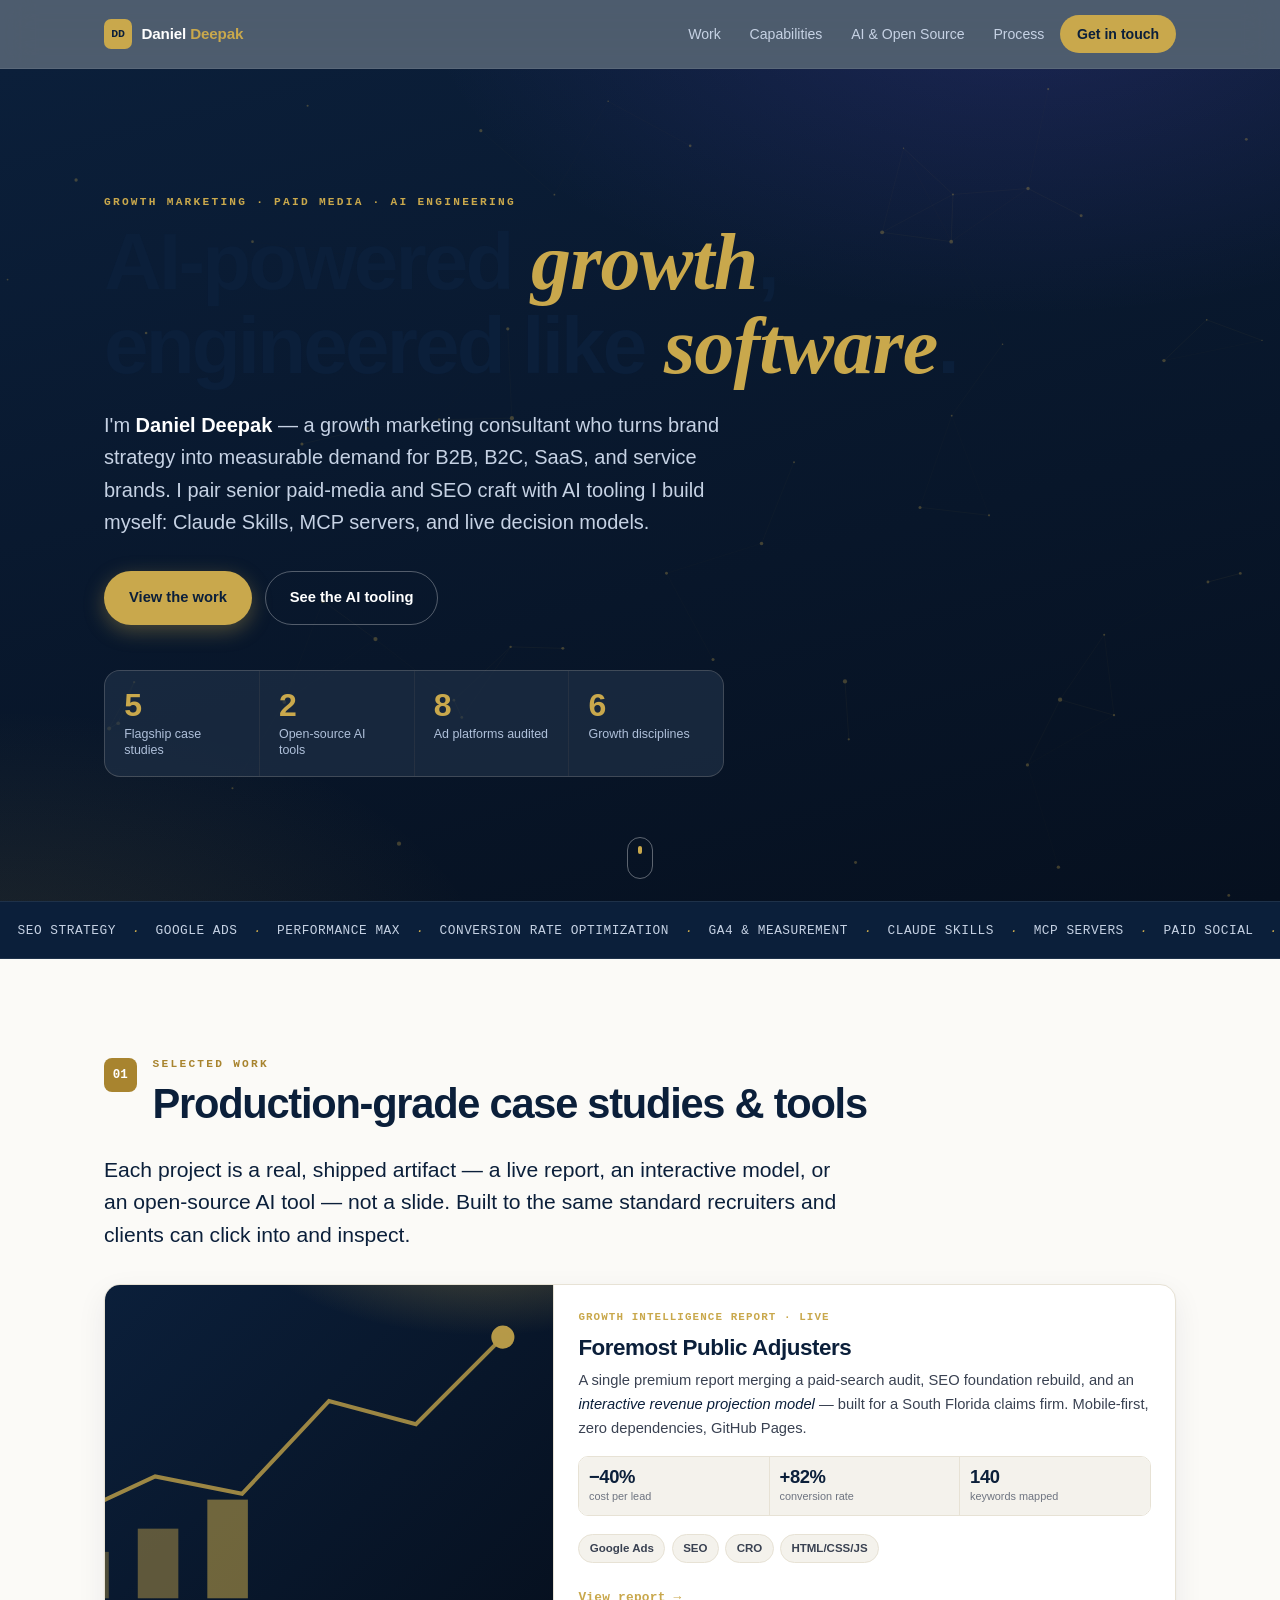
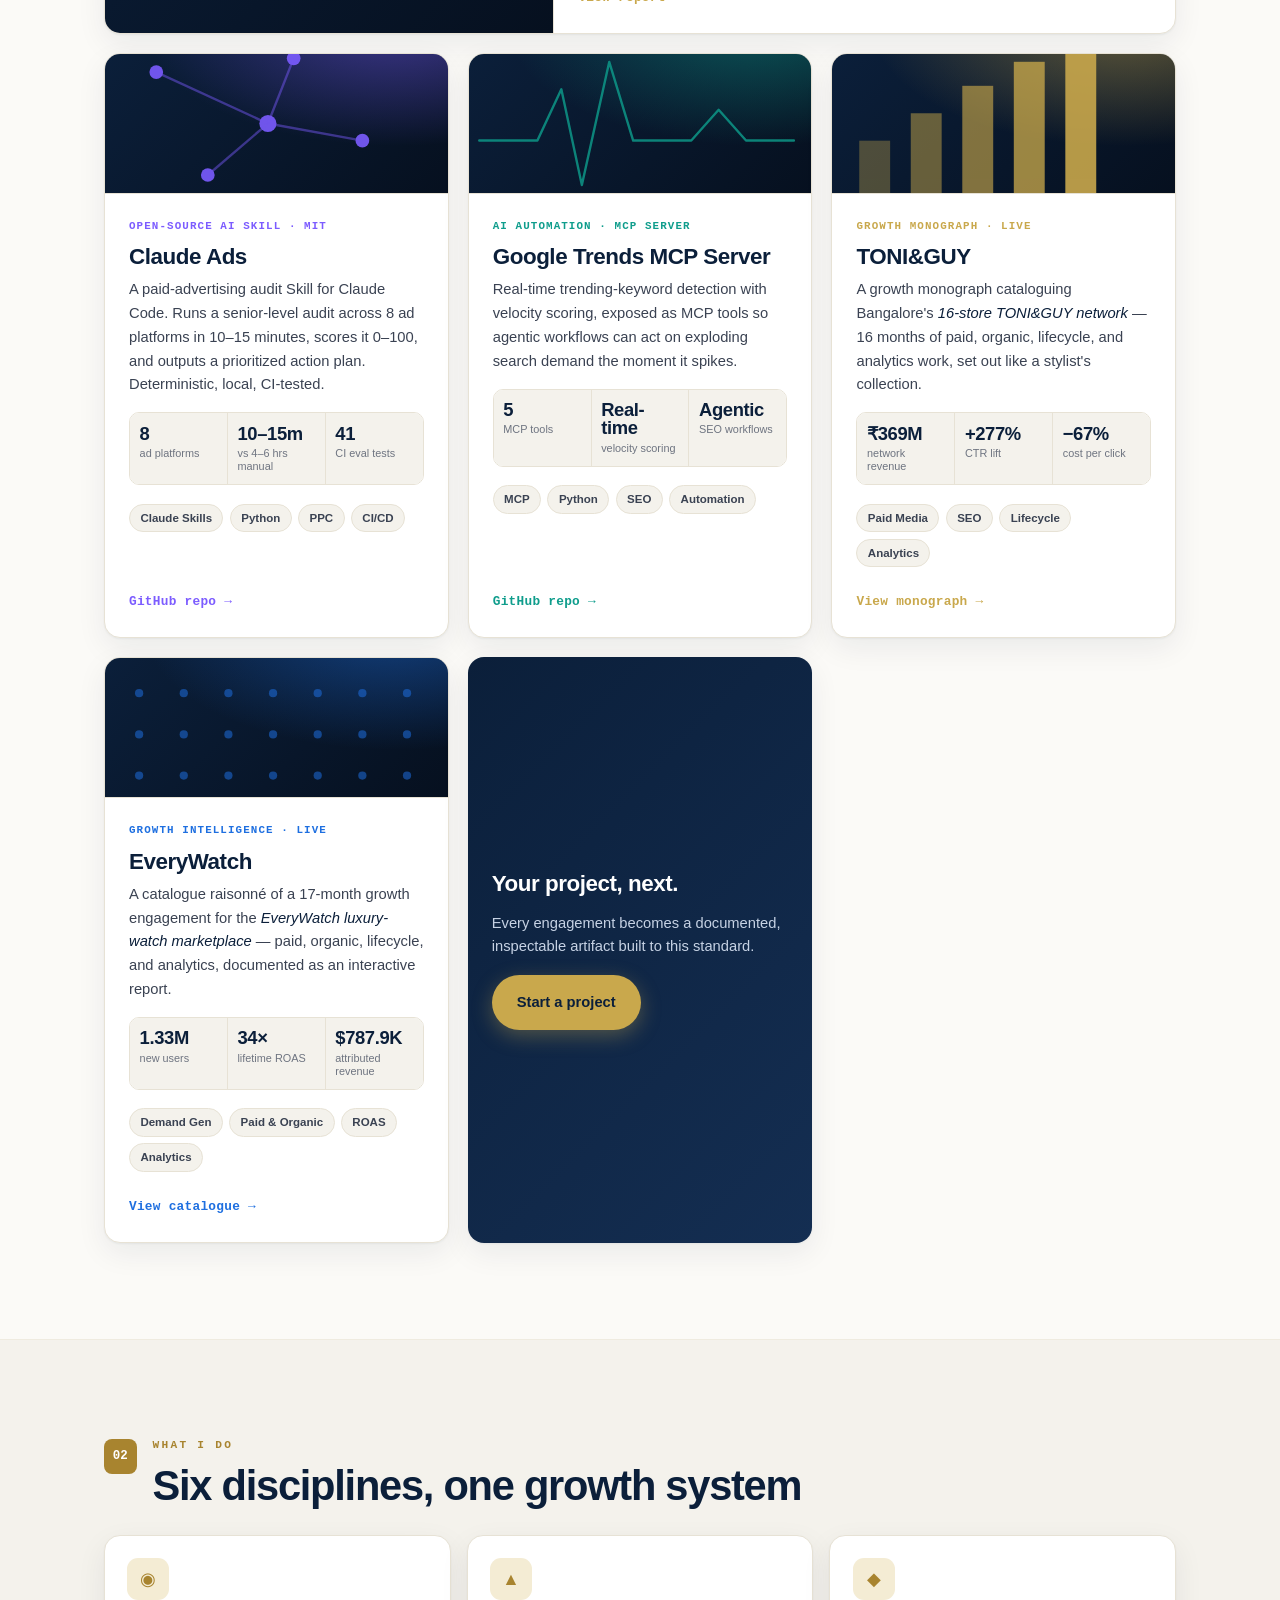
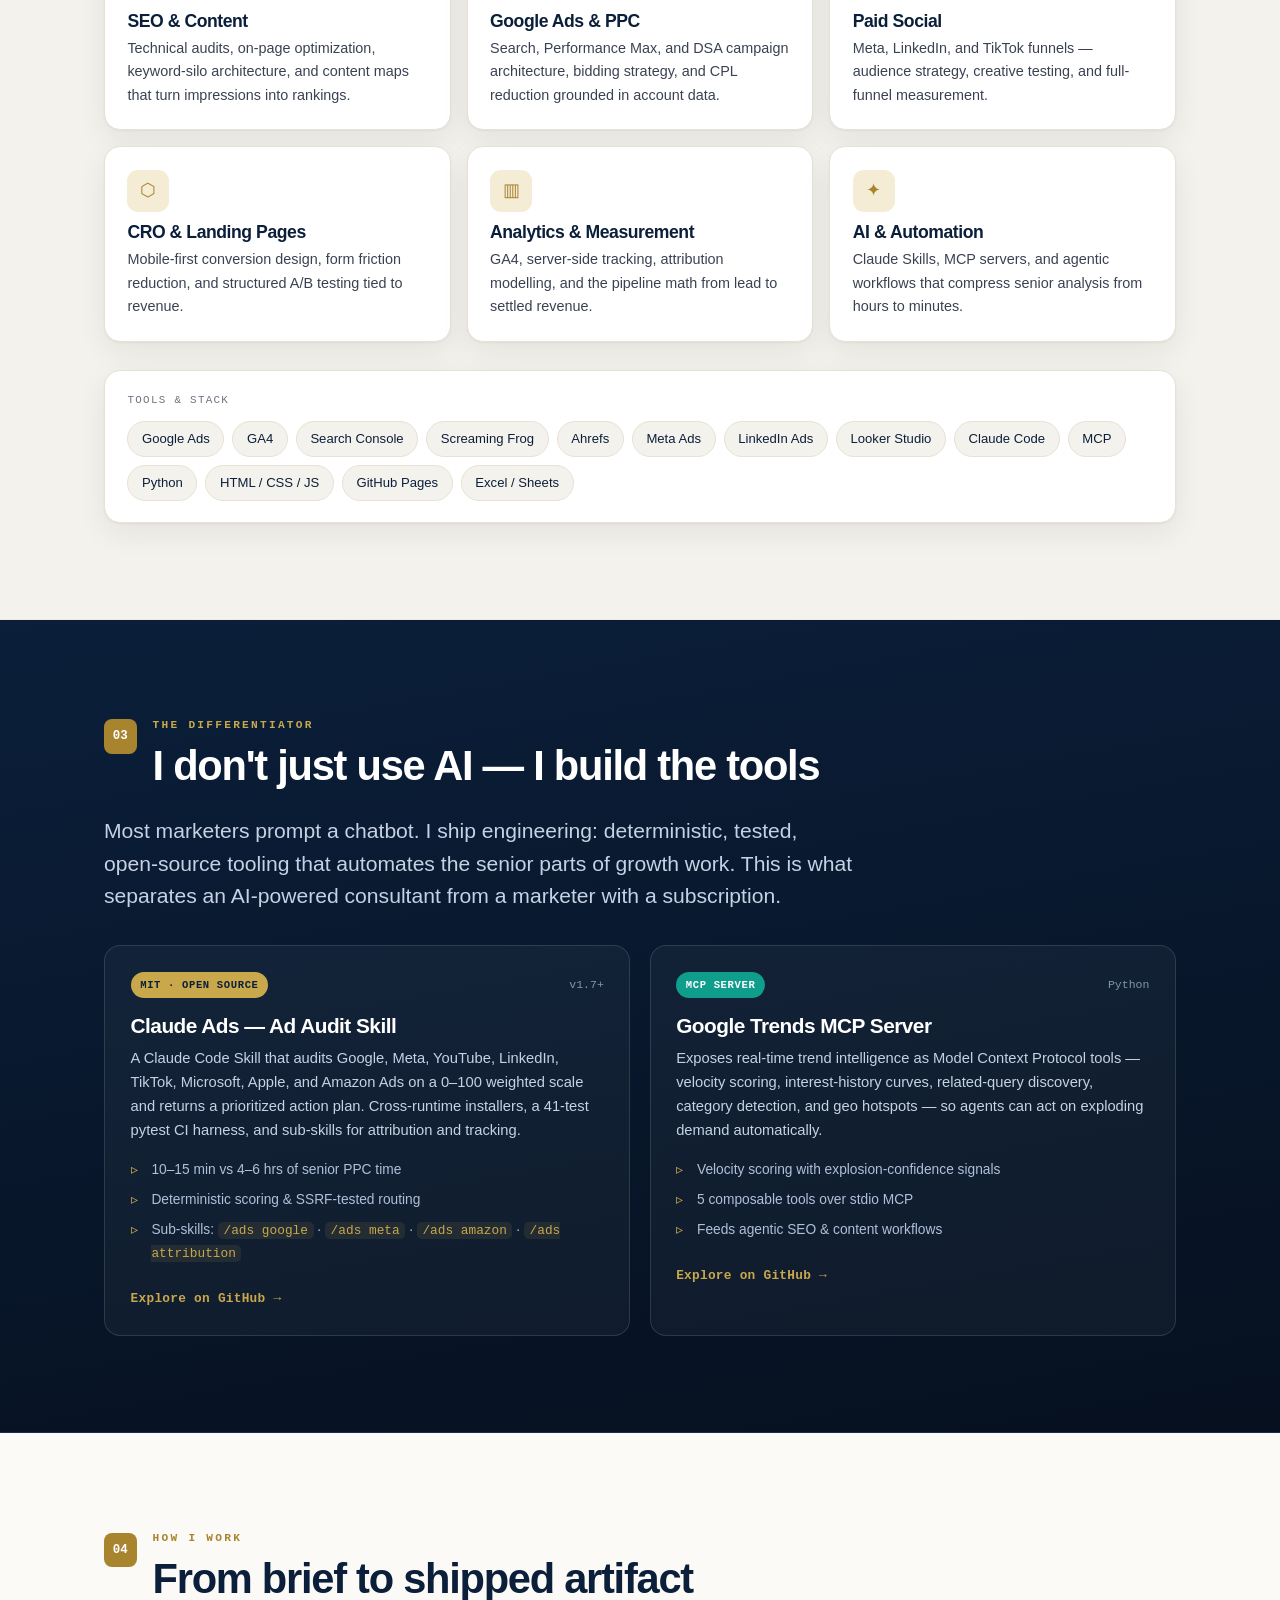
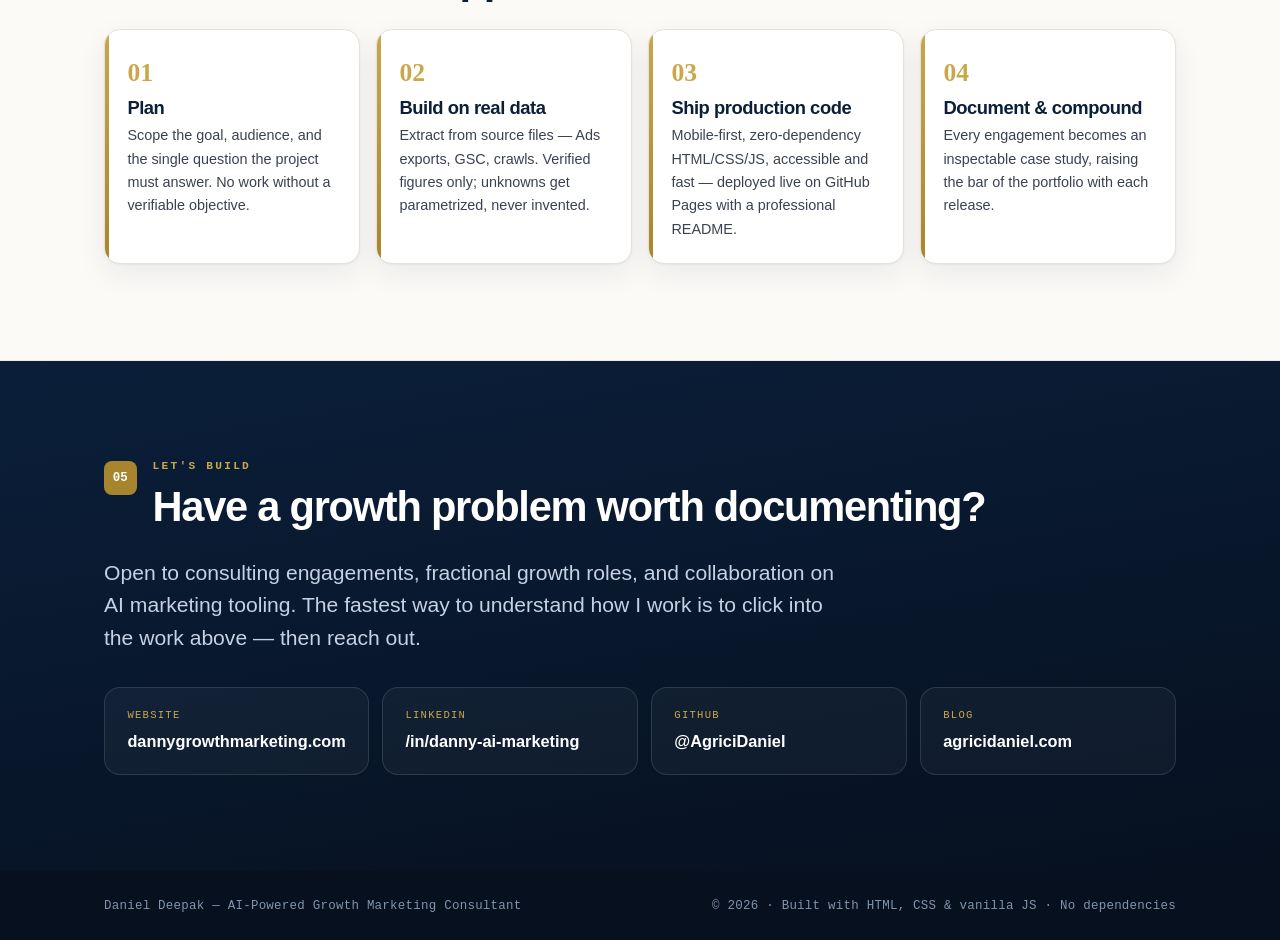
==== index.html @ e241f5e6 "Add files via upload" ====
<!DOCTYPE html>
<html lang="en">
<head>
<meta charset="UTF-8" />
<meta name="viewport" content="width=device-width, initial-scale=1.0" />
<meta name="description" content="Daniel Deepak — AI-Powered Growth Marketing Consultant. A portfolio of production-grade work across SEO, Google Ads, paid media, CRO, analytics, and AI automation (Claude Skills & MCP servers)." />
<meta name="theme-color" content="#0B1F3A" />
<meta property="og:title" content="Daniel Deepak — AI-Powered Growth Marketing Consultant" />
<meta property="og:description" content="Case studies and open-source AI tools across SEO, paid media, CRO, analytics, and agentic automation." />
<meta property="og:type" content="website" />
<title>Daniel Deepak — AI-Powered Growth Marketing Consultant</title>
<link rel="stylesheet" href="styles.css" />
</head>
<body>

<div class="scroll-progress" id="scrollProgress" aria-hidden="true"></div>

<!-- ============ NAV ============ -->
<header class="nav" id="nav">
  <div class="nav__inner">
    <a class="nav__brand" href="#top" aria-label="Daniel Deepak — home">
      <span class="nav__mark" aria-hidden="true">DD</span>
      <span class="nav__brandtext">Daniel <em>Deepak</em></span>
    </a>
    <button class="nav__toggle" id="navToggle" aria-expanded="false" aria-controls="navMenu" aria-label="Open menu">
      <span></span><span></span><span></span>
    </button>
    <nav class="nav__menu" id="navMenu" aria-label="Sections">
      <a href="#work">Work</a>
      <a href="#capabilities">Capabilities</a>
      <a href="#ai">AI &amp; Open Source</a>
      <a href="#process">Process</a>
      <a href="#contact" class="nav__cta">Get in touch</a>
    </nav>
  </div>
</header>

<main id="top">

<!-- ============ HERO ============ -->
<section class="hero" id="hero">
  <canvas class="hero__canvas" id="heroCanvas" aria-hidden="true"></canvas>
  <div class="hero__inner wrap">
    <p class="eyebrow reveal">Growth Marketing · Paid Media · AI Engineering</p>
    <h1 class="hero__title reveal">
      AI-powered <span class="serif">growth</span>,<br />engineered like <span class="serif">software</span>.
    </h1>
    <p class="hero__sub reveal">I'm <strong>Daniel Deepak</strong> — a growth marketing consultant who turns brand strategy into measurable demand for B2B, B2C, SaaS, and service brands. I pair senior paid-media and SEO craft with AI tooling I build myself: Claude Skills, MCP servers, and live decision models.</p>
    <div class="hero__actions reveal">
      <a class="btn btn--primary" href="#work">View the work</a>
      <a class="btn btn--ghost" href="#ai">See the AI tooling</a>
    </div>
    <dl class="hero__stats reveal" aria-label="Portfolio at a glance">
      <div class="hstat"><dt class="hstat__v" data-count="5">5</dt><dd class="hstat__l">Flagship case studies</dd></div>
      <div class="hstat"><dt class="hstat__v" data-count="2">2</dt><dd class="hstat__l">Open-source AI tools</dd></div>
      <div class="hstat"><dt class="hstat__v" data-count="8">8</dt><dd class="hstat__l">Ad platforms audited</dd></div>
      <div class="hstat"><dt class="hstat__v" data-count="6">6</dt><dd class="hstat__l">Growth disciplines</dd></div>
    </dl>
  </div>
  <a class="hero__scroll" href="#work" aria-label="Scroll to work"><span></span></a>
</section>

<!-- ============ MARQUEE ============ -->
<div class="marquee" aria-hidden="true">
  <div class="marquee__track">
    <span>SEO Strategy</span><i>·</i><span>Google Ads</span><i>·</i><span>Performance Max</span><i>·</i><span>Conversion Rate Optimization</span><i>·</i><span>GA4 &amp; Measurement</span><i>·</i><span>Claude Skills</span><i>·</i><span>MCP Servers</span><i>·</i><span>Paid Social</span><i>·</i><span>Technical SEO</span><i>·</i><span>Revenue Modelling</span><i>·</i>
    <span>SEO Strategy</span><i>·</i><span>Google Ads</span><i>·</i><span>Performance Max</span><i>·</i><span>Conversion Rate Optimization</span><i>·</i><span>GA4 &amp; Measurement</span><i>·</i><span>Claude Skills</span><i>·</i><span>MCP Servers</span><i>·</i><span>Paid Social</span><i>·</i><span>Technical SEO</span><i>·</i><span>Revenue Modelling</span><i>·</i>
  </div>
</div>

<!-- ============ WORK ============ -->
<section class="section" id="work">
  <div class="wrap">
    <header class="sec-head reveal">
      <span class="sec-num">01</span>
      <div><p class="eyebrow">Selected Work</p><h2>Production-grade case studies &amp; tools</h2></div>
    </header>
    <p class="lede reveal">Each project is a real, shipped artifact — a live report, an interactive model, or an open-source AI tool — not a slide. Built to the same standard recruiters and clients can click into and inspect.</p>

    <div class="work-grid">

      <!-- Foremost -->
      <article class="proj proj--feature reveal" style="--accent:#C9A84C">
        <div class="proj__media" data-motif="report" aria-hidden="true"></div>
        <div class="proj__body">
          <p class="proj__cat">Growth Intelligence Report · Live</p>
          <h3 class="proj__title">Foremost Public Adjusters</h3>
          <p class="proj__desc">A single premium report merging a paid-search audit, SEO foundation rebuild, and an <em>interactive revenue projection model</em> — built for a South Florida claims firm. Mobile-first, zero dependencies, GitHub Pages.</p>
          <ul class="proj__metrics">
            <li><b>−40%</b><span>cost per lead</span></li>
            <li><b>+82%</b><span>conversion rate</span></li>
            <li><b>140</b><span>keywords mapped</span></li>
          </ul>
          <div class="proj__tags"><span>Google Ads</span><span>SEO</span><span>CRO</span><span>HTML/CSS/JS</span></div>
          <div class="proj__links">
            <a class="plink plink--primary" href="https://dannygrowthmarketing.github.io/foremost-pa-growth-case-study/?cover" target="_blank" rel="noopener">View report →</a>
          </div>
        </div>
      </article>

      <!-- Claude Ads -->
      <article class="proj reveal" style="--accent:#7C5CFF">
        <div class="proj__media" data-motif="ai" aria-hidden="true"></div>
        <div class="proj__body">
          <p class="proj__cat">Open-Source AI Skill · MIT</p>
          <h3 class="proj__title">Claude Ads</h3>
          <p class="proj__desc">A paid-advertising audit Skill for Claude Code. Runs a senior-level audit across 8 ad platforms in 10–15 minutes, scores it 0–100, and outputs a prioritized action plan. Deterministic, local, CI-tested.</p>
          <ul class="proj__metrics">
            <li><b>8</b><span>ad platforms</span></li>
            <li><b>10&ndash;15m</b><span>vs 4&ndash;6 hrs manual</span></li>
            <li><b>41</b><span>CI eval tests</span></li>
          </ul>
          <div class="proj__tags"><span>Claude Skills</span><span>Python</span><span>PPC</span><span>CI/CD</span></div>
          <div class="proj__links">
            <a class="plink plink--primary" href="https://github.com/AgriciDaniel/claude-ads" target="_blank" rel="noopener">GitHub repo →</a>
          </div>
        </div>
      </article>

      <!-- Google Trends MCP -->
      <article class="proj reveal" style="--accent:#0F9D8C">
        <div class="proj__media" data-motif="pulse" aria-hidden="true"></div>
        <div class="proj__body">
          <p class="proj__cat">AI Automation · MCP Server</p>
          <h3 class="proj__title">Google Trends MCP Server</h3>
          <p class="proj__desc">Real-time trending-keyword detection with velocity scoring, exposed as MCP tools so agentic workflows can act on exploding search demand the moment it spikes.</p>
          <ul class="proj__metrics">
            <li><b>5</b><span>MCP tools</span></li>
            <li><b>Real-time</b><span>velocity scoring</span></li>
            <li><b>Agentic</b><span>SEO workflows</span></li>
          </ul>
          <div class="proj__tags"><span>MCP</span><span>Python</span><span>SEO</span><span>Automation</span></div>
          <div class="proj__links">
            <a class="plink plink--primary" href="https://github.com/k-devvv/keyword-scrapper-SEO" target="_blank" rel="noopener">GitHub repo →</a>
          </div>
        </div>
      </article>

      <!-- ToniAndGuy -->
      <article class="proj reveal" style="--accent:#C9A84C">
        <div class="proj__media" data-motif="bars" aria-hidden="true"></div>
        <div class="proj__body">
          <p class="proj__cat">Growth Monograph · Live</p>
          <h3 class="proj__title">TONI&amp;GUY</h3>
          <p class="proj__desc">A growth monograph cataloguing Bangalore's <em>16-store TONI&amp;GUY network</em> — 16 months of paid, organic, lifecycle, and analytics work, set out like a stylist's collection.</p>
          <ul class="proj__metrics">
            <li><b>₹369M</b><span>network revenue</span></li>
            <li><b>+277%</b><span>CTR lift</span></li>
            <li><b>−67%</b><span>cost per click</span></li>
          </ul>
          <div class="proj__tags"><span>Paid Media</span><span>SEO</span><span>Lifecycle</span><span>Analytics</span></div>
          <div class="proj__links">
            <a class="plink plink--primary" href="https://dannygrowthmarketing.github.io/toniandguy-growth-case-study/monograph_16.html" target="_blank" rel="noopener">View monograph →</a>
          </div>
        </div>
      </article>

      <!-- EveryWatch -->
      <article class="proj reveal" style="--accent:#1E6FE0">
        <div class="proj__media" data-motif="grid" aria-hidden="true"></div>
        <div class="proj__body">
          <p class="proj__cat">Growth Intelligence · Live</p>
          <h3 class="proj__title">EveryWatch</h3>
          <p class="proj__desc">A catalogue raisonné of a 17-month growth engagement for the <em>EveryWatch luxury-watch marketplace</em> — paid, organic, lifecycle, and analytics, documented as an interactive report.</p>
          <ul class="proj__metrics">
            <li><b>1.33M</b><span>new users</span></li>
            <li><b>34×</b><span>lifetime ROAS</span></li>
            <li><b>$787.9K</b><span>attributed revenue</span></li>
          </ul>
          <div class="proj__tags"><span>Demand Gen</span><span>Paid &amp; Organic</span><span>ROAS</span><span>Analytics</span></div>
          <div class="proj__links">
            <a class="plink plink--primary" href="https://dannygrowthmarketing.github.io/everywatch-growth-intelligence/catalogue.html" target="_blank" rel="noopener">View catalogue →</a>
          </div>
        </div>
      </article>

      <!-- CTA card -->
      <article class="proj proj--cta reveal">
        <div class="proj__body proj__body--center">
          <h3 class="proj__title">Your project, next.</h3>
          <p class="proj__desc">Every engagement becomes a documented, inspectable artifact built to this standard.</p>
          <a class="btn btn--primary" href="#contact">Start a project</a>
        </div>
      </article>

    </div>
  </div>
</section>

<!-- ============ CAPABILITIES ============ -->
<section class="section section--alt" id="capabilities">
  <div class="wrap">
    <header class="sec-head reveal">
      <span class="sec-num">02</span>
      <div><p class="eyebrow">What I Do</p><h2>Six disciplines, one growth system</h2></div>
    </header>

    <div class="cap-grid">
      <div class="cap reveal"><span class="cap__ico" aria-hidden="true">◉</span><h3>SEO &amp; Content</h3><p>Technical audits, on-page optimization, keyword-silo architecture, and content maps that turn impressions into rankings.</p></div>
      <div class="cap reveal"><span class="cap__ico" aria-hidden="true">▲</span><h3>Google Ads &amp; PPC</h3><p>Search, Performance Max, and DSA campaign architecture, bidding strategy, and CPL reduction grounded in account data.</p></div>
      <div class="cap reveal"><span class="cap__ico" aria-hidden="true">◆</span><h3>Paid Social</h3><p>Meta, LinkedIn, and TikTok funnels — audience strategy, creative testing, and full-funnel measurement.</p></div>
      <div class="cap reveal"><span class="cap__ico" aria-hidden="true">⬡</span><h3>CRO &amp; Landing Pages</h3><p>Mobile-first conversion design, form friction reduction, and structured A/B testing tied to revenue.</p></div>
      <div class="cap reveal"><span class="cap__ico" aria-hidden="true">▥</span><h3>Analytics &amp; Measurement</h3><p>GA4, server-side tracking, attribution modelling, and the pipeline math from lead to settled revenue.</p></div>
      <div class="cap reveal"><span class="cap__ico" aria-hidden="true">✦</span><h3>AI &amp; Automation</h3><p>Claude Skills, MCP servers, and agentic workflows that compress senior analysis from hours to minutes.</p></div>
    </div>

    <div class="stack reveal">
      <p class="stack__label">Tools &amp; stack</p>
      <div class="stack__chips">
        <span>Google Ads</span><span>GA4</span><span>Search Console</span><span>Screaming Frog</span><span>Ahrefs</span><span>Meta Ads</span><span>LinkedIn Ads</span><span>Looker Studio</span><span>Claude Code</span><span>MCP</span><span>Python</span><span>HTML / CSS / JS</span><span>GitHub Pages</span><span>Excel / Sheets</span>
      </div>
    </div>
  </div>
</section>

<!-- ============ AI & OPEN SOURCE ============ -->
<section class="section section--dark" id="ai">
  <div class="wrap">
    <header class="sec-head sec-head--light reveal">
      <span class="sec-num">03</span>
      <div><p class="eyebrow">The Differentiator</p><h2>I don't just use AI — I build the tools</h2></div>
    </header>

    <p class="lede lede--light reveal">Most marketers prompt a chatbot. I ship engineering: deterministic, tested, open-source tooling that automates the senior parts of growth work. This is what separates an AI-powered consultant from a marketer with a subscription.</p>

    <div class="ai-grid">
      <article class="aicard reveal">
        <header class="aicard__head"><span class="aicard__badge">MIT · Open Source</span><span class="aicard__ver">v1.7+</span></header>
        <h3>Claude Ads — Ad Audit Skill</h3>
        <p>A Claude Code Skill that audits Google, Meta, YouTube, LinkedIn, TikTok, Microsoft, Apple, and Amazon Ads on a 0–100 weighted scale and returns a prioritized action plan. Cross-runtime installers, a 41-test pytest CI harness, and sub-skills for attribution and tracking.</p>
        <ul class="aicard__feats">
          <li>10–15 min vs 4–6 hrs of senior PPC time</li>
          <li>Deterministic scoring &amp; SSRF-tested routing</li>
          <li>Sub-skills: <code>/ads google</code> · <code>/ads meta</code> · <code>/ads amazon</code> · <code>/ads attribution</code></li>
        </ul>
        <a class="plink plink--light" href="https://github.com/AgriciDaniel/claude-ads" target="_blank" rel="noopener">Explore on GitHub →</a>
      </article>

      <article class="aicard reveal">
        <header class="aicard__head"><span class="aicard__badge aicard__badge--teal">MCP Server</span><span class="aicard__ver">Python</span></header>
        <h3>Google Trends MCP Server</h3>
        <p>Exposes real-time trend intelligence as Model Context Protocol tools — velocity scoring, interest-history curves, related-query discovery, category detection, and geo hotspots — so agents can act on exploding demand automatically.</p>
        <ul class="aicard__feats">
          <li>Velocity scoring with explosion-confidence signals</li>
          <li>5 composable tools over stdio MCP</li>
          <li>Feeds agentic SEO &amp; content workflows</li>
        </ul>
        <a class="plink plink--light" href="https://github.com/k-devvv/keyword-scrapper-SEO" target="_blank" rel="noopener">Explore on GitHub →</a>
      </article>
    </div>
  </div>
</section>

<!-- ============ PROCESS ============ -->
<section class="section" id="process">
  <div class="wrap">
    <header class="sec-head reveal">
      <span class="sec-num">04</span>
      <div><p class="eyebrow">How I Work</p><h2>From brief to shipped artifact</h2></div>
    </header>

    <ol class="process">
      <li class="pstep reveal"><span class="pstep__n">01</span><h3>Plan</h3><p>Scope the goal, audience, and the single question the project must answer. No work without a verifiable objective.</p></li>
      <li class="pstep reveal"><span class="pstep__n">02</span><h3>Build on real data</h3><p>Extract from source files — Ads exports, GSC, crawls. Verified figures only; unknowns get parametrized, never invented.</p></li>
      <li class="pstep reveal"><span class="pstep__n">03</span><h3>Ship production code</h3><p>Mobile-first, zero-dependency HTML/CSS/JS, accessible and fast — deployed live on GitHub Pages with a professional README.</p></li>
      <li class="pstep reveal"><span class="pstep__n">04</span><h3>Document &amp; compound</h3><p>Every engagement becomes an inspectable case study, raising the bar of the portfolio with each release.</p></li>
    </ol>
  </div>
</section>

<!-- ============ CONTACT ============ -->
<section class="section section--dark section--contact" id="contact">
  <div class="wrap">
    <header class="sec-head sec-head--light reveal">
      <span class="sec-num">05</span>
      <div><p class="eyebrow">Let's Build</p><h2>Have a growth problem worth documenting?</h2></div>
    </header>

    <p class="lede lede--light reveal">Open to consulting engagements, fractional growth roles, and collaboration on AI marketing tooling. The fastest way to understand how I work is to click into the work above — then reach out.</p>

    <div class="contact-grid reveal">
      <a class="ccard" href="https://dannygrowthmarketing.com" target="_blank" rel="noopener">
        <span class="ccard__k">Website</span><span class="ccard__v">dannygrowthmarketing.com</span>
      </a>
      <a class="ccard" href="https://www.linkedin.com/in/danny-ai-marketing/" target="_blank" rel="noopener">
        <span class="ccard__k">LinkedIn</span><span class="ccard__v">/in/danny-ai-marketing</span>
      </a>
      <a class="ccard" href="https://github.com/AgriciDaniel" target="_blank" rel="noopener">
        <span class="ccard__k">GitHub</span><span class="ccard__v">@AgriciDaniel</span>
      </a>
      <a class="ccard" href="https://agricidaniel.com" target="_blank" rel="noopener">
        <span class="ccard__k">Blog</span><span class="ccard__v">agricidaniel.com</span>
      </a>
    </div>
  </div>
</section>

</main>

<footer class="foot">
  <div class="wrap foot__inner">
    <span>Daniel Deepak — AI-Powered Growth Marketing Consultant</span>
    <span>© 2026 · Built with HTML, CSS &amp; vanilla JS · No dependencies</span>
  </div>
</footer>

<a href="#top" class="totop" id="toTop" aria-label="Back to top">↑</a>
<script src="script.js" defer></script>
</body>
</html>
---- styles.css ----
/* =================================================================
   DANIEL DEEPAK — GROWTH PORTFOLIO
   Mobile-first · zero dependencies · GitHub Pages ready
   ================================================================= */
:root{
  --navy:#0B1F3A; --navy-mid:#142E52; --navy-soft:#1E3F6F; --ink-deep:#06101F;
  --paper:#FBFAF7; --surface:#FFFFFF; --surface-alt:#F4F2EC;
  --gold:#C9A84C; --gold-deep:#A8842F; --gold-pale:#F4ECD4;
  --violet:#7C5CFF; --teal:#0F9D8C; --blue:#1E6FE0;
  --ink:#0B1F3A; --body:#3A4252; --muted:#6E7480; --line:#E7E2D5; --line-soft:#EFEBE0;
  --sans:-apple-system,BlinkMacSystemFont,"Segoe UI",Roboto,Helvetica,Arial,sans-serif;
  --serif:ui-serif,"Iowan Old Style","Palatino Linotype",Palatino,Georgia,"Times New Roman",serif;
  --mono:ui-monospace,"SF Mono","Cascadia Code",Menlo,Consolas,monospace;
  --wrap:1160px; --pad:clamp(20px,5vw,44px); --nav-h:62px; --r:16px; --r-sm:10px;
  --sh-1:0 1px 2px rgba(11,31,58,.05),0 10px 30px rgba(11,31,58,.07);
  --sh-2:0 18px 50px rgba(11,31,58,.16);
}
*,*::before,*::after{box-sizing:border-box}
html{scroll-behavior:smooth;scroll-padding-top:calc(var(--nav-h) + 12px);-webkit-text-size-adjust:100%}
body{margin:0;font-family:var(--sans);color:var(--body);background:var(--paper);font-size:16px;line-height:1.62;-webkit-font-smoothing:antialiased;text-rendering:optimizeLegibility;overflow-x:hidden}
h1,h2,h3,h4{color:var(--ink);line-height:1.12;letter-spacing:-.025em;margin:0}
.serif{font-family:var(--serif);font-weight:600;font-style:italic;letter-spacing:-.01em}
a{color:inherit}
.wrap{width:100%;max-width:var(--wrap);margin:0 auto;padding-inline:var(--pad)}
.eyebrow{font-family:var(--mono);font-size:.7rem;letter-spacing:.2em;text-transform:uppercase;color:var(--gold-deep);margin:0 0 .55rem;font-weight:600}
.lede{font-size:clamp(1.05rem,2.4vw,1.32rem);line-height:1.55;color:var(--ink);max-width:64ch;margin:0 0 2rem}
.lede--light{color:#C6D2E4}
.serif,.hero__title .serif{font-style:italic}

.btn{display:inline-flex;align-items:center;justify-content:center;gap:.5rem;padding:.9rem 1.5rem;border-radius:100px;font-weight:600;font-size:.92rem;text-decoration:none;border:1.5px solid transparent;cursor:pointer;transition:transform .18s,box-shadow .18s,background .18s,border-color .18s}
.btn--primary{background:var(--gold);color:var(--navy);box-shadow:0 6px 20px rgba(201,168,76,.35)}
.btn--primary:hover{transform:translateY(-2px);box-shadow:0 12px 30px rgba(201,168,76,.45)}
.btn--ghost{border-color:rgba(255,255,255,.3);color:#fff}
.btn--ghost:hover{border-color:var(--gold);color:var(--gold)}

/* ---------- NAV ---------- */
.scroll-progress{position:fixed;top:0;left:0;height:3px;width:0;background:linear-gradient(90deg,var(--gold),var(--gold-deep));z-index:120;transition:width .1s linear}
.nav{position:sticky;top:0;z-index:100;background:rgba(11,31,58,.72);backdrop-filter:saturate(180%) blur(16px);-webkit-backdrop-filter:saturate(180%) blur(16px);border-bottom:1px solid rgba(255,255,255,.08)}
.nav__inner{max-width:var(--wrap);margin:0 auto;padding-inline:var(--pad);height:var(--nav-h);display:flex;align-items:center;justify-content:space-between;gap:1rem}
.nav__brand{display:flex;align-items:center;gap:.6rem;text-decoration:none;font-weight:700;color:#fff;letter-spacing:-.01em}
.nav__mark{font-family:var(--mono);font-size:.72rem;font-weight:700;background:var(--gold);color:var(--navy);padding:.35rem .45rem;border-radius:7px}
.nav__brandtext{font-size:.95rem}.nav__brandtext em{font-style:normal;color:var(--gold)}
.nav__toggle{display:inline-flex;flex-direction:column;gap:5px;background:none;border:0;padding:8px;cursor:pointer}
.nav__toggle span{width:22px;height:2px;background:#fff;border-radius:2px;transition:.25s}
.nav__toggle[aria-expanded="true"] span:nth-child(1){transform:translateY(7px) rotate(45deg)}
.nav__toggle[aria-expanded="true"] span:nth-child(2){opacity:0}
.nav__toggle[aria-expanded="true"] span:nth-child(3){transform:translateY(-7px) rotate(-45deg)}
.nav__menu{position:fixed;inset:var(--nav-h) 0 auto 0;background:var(--navy);display:flex;flex-direction:column;padding:.5rem var(--pad) 1.25rem;gap:.1rem;transform:translateY(-130%);transition:transform .3s cubic-bezier(.4,0,.2,1);box-shadow:var(--sh-1);border-bottom:1px solid rgba(255,255,255,.1)}
.nav__menu.is-open{transform:translateY(0)}
.nav__menu a{text-decoration:none;color:#C6D2E4;font-weight:500;font-size:.95rem;padding:.75rem .25rem;border-bottom:1px solid rgba(255,255,255,.07)}
.nav__menu a.is-current{color:var(--gold)}
.nav__cta{color:var(--gold)!important;font-weight:700!important}

/* ---------- HERO ---------- */
.hero{position:relative;background:radial-gradient(1100px 600px at 80% -10%,rgba(124,92,255,.16),transparent 55%),radial-gradient(900px 500px at 0% 110%,rgba(201,168,76,.12),transparent 55%),linear-gradient(165deg,var(--navy),var(--ink-deep));color:#fff;overflow:hidden;min-height:calc(100vh - var(--nav-h));display:flex;align-items:center}
.hero__canvas{position:absolute;inset:0;width:100%;height:100%;opacity:.55}
.hero__inner{position:relative;z-index:2;padding:clamp(3rem,9vw,5rem) var(--pad)}
.hero .eyebrow{color:var(--gold)}
.hero__title{font-size:clamp(2.4rem,8vw,5rem);font-weight:800;letter-spacing:-.035em;line-height:1.04;margin:.4rem 0 1.3rem}
.hero__title .serif{color:var(--gold)}
.hero__sub{font-size:clamp(1.02rem,2.5vw,1.25rem);color:#C6D2E4;max-width:58ch;margin:0 0 2rem}
.hero__sub strong{color:#fff}
.hero__actions{display:flex;flex-wrap:wrap;gap:.8rem;margin-bottom:2.8rem}
.hero__stats{display:grid;grid-template-columns:1fr 1fr;gap:1px;background:rgba(255,255,255,.12);border:1px solid rgba(255,255,255,.12);border-radius:var(--r);overflow:hidden;max-width:620px;margin:0}
.hstat{background:rgba(11,31,58,.55);padding:1.1rem 1.2rem}
.hstat__v{font-size:2rem;font-weight:800;color:var(--gold);letter-spacing:-.03em;line-height:1}
.hstat__l{font-size:.78rem;color:#AFC0DA;margin:.35rem 0 0;line-height:1.3}
.hero__scroll{position:absolute;left:50%;bottom:1.4rem;transform:translateX(-50%);z-index:3;width:26px;height:42px;border:1.5px solid rgba(255,255,255,.35);border-radius:14px}
.hero__scroll span{position:absolute;left:50%;top:8px;width:4px;height:8px;border-radius:2px;background:var(--gold);transform:translateX(-50%);animation:scrolldot 1.8s ease-in-out infinite}
@keyframes scrolldot{0%{opacity:0;top:8px}40%{opacity:1}80%{opacity:0;top:24px}100%{opacity:0}}

/* ---------- MARQUEE ---------- */
.marquee{background:var(--navy);border-top:1px solid rgba(255,255,255,.08);border-bottom:1px solid rgba(255,255,255,.08);overflow:hidden;white-space:nowrap;padding:.85rem 0}
.marquee__track{display:inline-flex;align-items:center;gap:0;animation:marq 34s linear infinite;will-change:transform}
.marquee__track span{font-family:var(--mono);font-size:.8rem;letter-spacing:.04em;color:#C6D2E4;padding:0 1.1rem;text-transform:uppercase}
.marquee__track i{color:var(--gold)}
@keyframes marq{from{transform:translateX(0)}to{transform:translateX(-50%)}}

/* ---------- SECTION SHELL ---------- */
.section{padding:clamp(3.4rem,9vw,6rem) 0;border-bottom:1px solid var(--line-soft)}
.section--alt{background:var(--surface-alt)}
.section--dark{background:linear-gradient(170deg,var(--navy),var(--ink-deep));color:#C6D2E4;border-color:var(--navy-mid)}
.sec-head{display:flex;align-items:flex-start;gap:1rem;margin:0 0 1.6rem}
.sec-num{font-family:var(--mono);font-size:.78rem;font-weight:700;color:#fff;background:var(--gold-deep);border-radius:8px;padding:.45rem .55rem;flex:0 0 auto;margin-top:.2rem}
.sec-head h2{font-size:clamp(1.7rem,5vw,2.6rem);font-weight:800;letter-spacing:-.03em}
.sec-head--light h2{color:#fff}.sec-head--light .eyebrow{color:var(--gold)}

/* ---------- WORK GRID ---------- */
.work-grid{display:grid;grid-template-columns:1fr;gap:1.2rem;margin-top:1rem}
.proj{position:relative;background:var(--surface);border:1px solid var(--line);border-radius:var(--r);overflow:hidden;box-shadow:var(--sh-1);transition:transform .25s,box-shadow .25s,border-color .25s;display:flex;flex-direction:column}
.proj:hover{transform:translateY(-4px);box-shadow:var(--sh-2);border-color:color-mix(in srgb,var(--accent) 50%,var(--line))}
.proj__media{height:140px;position:relative;overflow:hidden;background:linear-gradient(135deg,var(--navy),var(--ink-deep));border-bottom:1px solid var(--line)}
.proj__media::before{content:"";position:absolute;inset:0;background:radial-gradient(420px 200px at 85% -20%,color-mix(in srgb,var(--accent) 45%,transparent),transparent 60%)}
.proj__media::after{content:"";position:absolute;inset:0;opacity:.9;background-image:var(--motif);background-repeat:no-repeat;background-position:center;background-size:cover}
/* motifs via inline data-motif → set in JS to background images (SVG) */
.proj__body{padding:1.5rem;display:flex;flex-direction:column;gap:.55rem;flex:1}
.proj__body--center{align-items:flex-start;justify-content:center;gap:1rem}
.proj__cat{font-family:var(--mono);font-size:.68rem;letter-spacing:.1em;text-transform:uppercase;color:var(--accent);font-weight:700;margin:0}
.proj__title{font-size:1.4rem;font-weight:800;letter-spacing:-.02em}
.proj__desc{font-size:.92rem;color:var(--body);margin:0}
.proj__desc em{color:var(--ink);font-style:italic}
.proj__metrics{list-style:none;display:flex;gap:0;margin:.4rem 0 .2rem;padding:0;border:1px solid var(--line);border-radius:var(--r-sm);overflow:hidden}
.proj__metrics li{flex:1;padding:.7rem .6rem;border-right:1px solid var(--line);background:var(--surface-alt)}
.proj__metrics li:last-child{border-right:0}
.proj__metrics b{display:block;font-size:1.15rem;font-weight:800;color:var(--ink);letter-spacing:-.02em;line-height:1}
.proj__metrics span{display:block;font-size:.68rem;color:var(--muted);margin-top:.25rem;line-height:1.2}
.proj__tags{display:flex;flex-wrap:wrap;gap:.4rem;margin-top:.4rem}
.proj__tags span{font-size:.72rem;font-weight:600;color:var(--body);background:var(--surface-alt);border:1px solid var(--line);border-radius:100px;padding:.25rem .65rem}
.proj__links{margin-top:auto;padding-top:.7rem}
.plink{font-family:var(--mono);font-size:.8rem;font-weight:700;letter-spacing:.02em;text-decoration:none;color:var(--accent)}
.plink:hover{text-decoration:underline}
.plink--primary{color:var(--accent)}
.proj--cta{background:linear-gradient(135deg,var(--navy),var(--navy-mid));border:0;color:#fff;align-items:flex-start;justify-content:center}
.proj--cta .proj__title{color:#fff}.proj--cta .proj__desc{color:#C6D2E4}

/* ---------- CAPABILITIES ---------- */
.cap-grid{display:grid;grid-template-columns:1fr;gap:1rem;margin-top:1rem}
.cap{background:var(--surface);border:1px solid var(--line);border-radius:var(--r);padding:1.4rem;box-shadow:var(--sh-1);transition:transform .2s,box-shadow .2s}
.cap:hover{transform:translateY(-3px);box-shadow:var(--sh-2)}
.cap__ico{display:inline-flex;align-items:center;justify-content:center;width:42px;height:42px;border-radius:11px;background:var(--gold-pale);color:var(--gold-deep);font-size:1.1rem;margin-bottom:.7rem}
.cap h3{font-size:1.1rem;margin:0 0 .35rem}
.cap p{font-size:.9rem;color:var(--body);margin:0}
.stack{margin-top:1.8rem;background:var(--surface);border:1px solid var(--line);border-radius:var(--r);padding:1.3rem 1.4rem;box-shadow:var(--sh-1)}
.stack__label{font-family:var(--mono);font-size:.68rem;letter-spacing:.12em;text-transform:uppercase;color:var(--muted);margin:0 0 .7rem}
.stack__chips{display:flex;flex-wrap:wrap;gap:.5rem}
.stack__chips span{font-size:.82rem;font-weight:500;color:var(--ink);background:var(--surface-alt);border:1px solid var(--line);border-radius:100px;padding:.4rem .85rem}

/* ---------- AI CARDS ---------- */
.ai-grid{display:grid;grid-template-columns:1fr;gap:1.2rem;margin-top:1rem}
.aicard{background:rgba(255,255,255,.04);border:1px solid rgba(255,255,255,.12);border-radius:var(--r);padding:1.6rem;transition:transform .25s,border-color .25s}
.aicard:hover{transform:translateY(-4px);border-color:rgba(201,168,76,.5)}
.aicard__head{display:flex;justify-content:space-between;align-items:center;margin-bottom:1rem}
.aicard__badge{font-family:var(--mono);font-size:.66rem;font-weight:700;letter-spacing:.06em;text-transform:uppercase;color:var(--navy);background:var(--gold);padding:.3rem .6rem;border-radius:100px}
.aicard__badge--teal{background:var(--teal);color:#fff}
.aicard__ver{font-family:var(--mono);font-size:.72rem;color:#8294AE}
.aicard h3{color:#fff;font-size:1.3rem;margin:0 0 .6rem}
.aicard p{font-size:.92rem;color:#C6D2E4;margin:0 0 1rem}
.aicard__feats{list-style:none;margin:0 0 1.2rem;padding:0;display:flex;flex-direction:column;gap:.5rem}
.aicard__feats li{position:relative;padding-left:1.3rem;font-size:.86rem;color:#AFC0DA}
.aicard__feats li::before{content:"▹";position:absolute;left:0;color:var(--gold)}
.aicard__feats code{font-family:var(--mono);font-size:.8rem;color:var(--gold);background:rgba(201,168,76,.1);padding:.05rem .35rem;border-radius:5px}
.plink--light{color:var(--gold)}

/* ---------- PROCESS ---------- */
.process{list-style:none;counter-reset:p;margin:1rem 0 0;padding:0;display:grid;grid-template-columns:1fr;gap:1rem}
.pstep{background:var(--surface);border:1px solid var(--line);border-radius:var(--r);padding:1.4rem;box-shadow:var(--sh-1);position:relative;overflow:hidden}
.pstep::before{content:"";position:absolute;left:0;top:0;bottom:0;width:4px;background:linear-gradient(180deg,var(--gold),var(--gold-deep))}
.pstep__n{font-family:var(--serif);font-style:normal;font-size:1.6rem;font-weight:700;color:var(--gold)}
.pstep h3{font-size:1.15rem;margin:.3rem 0 .35rem}
.pstep p{font-size:.9rem;color:var(--body);margin:0}

/* ---------- CONTACT ---------- */
.section--contact{border-bottom:0}
.contact-grid{display:grid;grid-template-columns:1fr;gap:.8rem;margin-top:1.4rem}
.ccard{display:flex;flex-direction:column;gap:.25rem;background:rgba(255,255,255,.04);border:1px solid rgba(255,255,255,.12);border-radius:var(--r);padding:1.2rem 1.4rem;text-decoration:none;transition:transform .2s,border-color .2s,background .2s}
.ccard:hover{transform:translateY(-3px);border-color:var(--gold);background:rgba(201,168,76,.06)}
.ccard__k{font-family:var(--mono);font-size:.66rem;letter-spacing:.12em;text-transform:uppercase;color:var(--gold)}
.ccard__v{font-size:1.02rem;font-weight:600;color:#fff}

/* ---------- FOOTER + TOTOP ---------- */
.foot{background:var(--ink-deep);color:#8294AE;padding:1.6rem 0}
.foot__inner{display:flex;flex-direction:column;gap:.4rem;font-family:var(--mono);font-size:.78rem;letter-spacing:.02em}
.totop{position:fixed;right:18px;bottom:18px;width:44px;height:44px;border-radius:50%;background:var(--gold);color:var(--navy);display:flex;align-items:center;justify-content:center;text-decoration:none;font-size:1.2rem;font-weight:700;box-shadow:var(--sh-2);opacity:0;pointer-events:none;transform:translateY(12px);transition:.3s;z-index:90}
.totop.is-visible{opacity:1;pointer-events:auto;transform:translateY(0)}

/* ---------- REVEAL ---------- */
.reveal{opacity:0;transform:translateY(22px);transition:opacity .6s ease,transform .6s cubic-bezier(.2,.7,.2,1)}
.reveal.is-in{opacity:1;transform:none}

/* =================================================================
   RESPONSIVE
   ================================================================= */
@media (min-width:600px){
  .hero__stats{grid-template-columns:repeat(4,1fr)}
  .contact-grid{grid-template-columns:1fr 1fr}
}
@media (min-width:768px){
  :root{--nav-h:68px}
  .work-grid{grid-template-columns:1fr 1fr}
  .proj--feature{grid-column:1/-1;flex-direction:row}
  .proj--feature .proj__media{height:auto;width:42%;min-height:300px;border-bottom:0;border-right:1px solid var(--line)}
  .proj--feature .proj__body{width:58%}
  .cap-grid{grid-template-columns:repeat(3,1fr)}
  .ai-grid{grid-template-columns:1fr 1fr}
  .process{grid-template-columns:repeat(2,1fr)}
  .contact-grid{grid-template-columns:repeat(4,1fr)}
  .foot__inner{flex-direction:row;justify-content:space-between}
  .nav__toggle{display:none}
  .nav__menu{position:static;transform:none;flex-direction:row;align-items:center;padding:0;gap:.2rem;background:none;border:0;box-shadow:none}
  .nav__menu a{border:0;padding:.45rem .8rem;font-size:.88rem;border-radius:8px}
  .nav__menu a:hover{background:rgba(255,255,255,.08);color:#fff}
  .nav__cta{background:var(--gold);color:var(--navy)!important;border-radius:100px!important;padding:.5rem 1.05rem!important}
  .nav__cta:hover{background:var(--gold-deep)!important}
}
@media (min-width:1024px){
  .work-grid{grid-template-columns:repeat(3,1fr)}
  .process{grid-template-columns:repeat(4,1fr)}
}

:focus-visible{outline:3px solid var(--gold);outline-offset:2px;border-radius:4px}
@media (prefers-reduced-motion:reduce){
  *{animation:none!important;transition:none!important;scroll-behavior:auto!important}
  .reveal{opacity:1;transform:none}
  .hero__canvas{display:none}
}
@media print{
  .nav,.totop,.marquee,.hero__canvas,.hero__scroll,.scroll-progress{display:none!important}
  body{background:#fff}
  .section,.hero{break-inside:avoid;border:0}
  .section--dark,.hero{background:#fff!important;color:#1A1F29!important}
  .section--dark h2,.aicard h3,.ccard__v,.sec-head--light h2{color:var(--navy)!important}
  .reveal{opacity:1!important;transform:none!important}
}
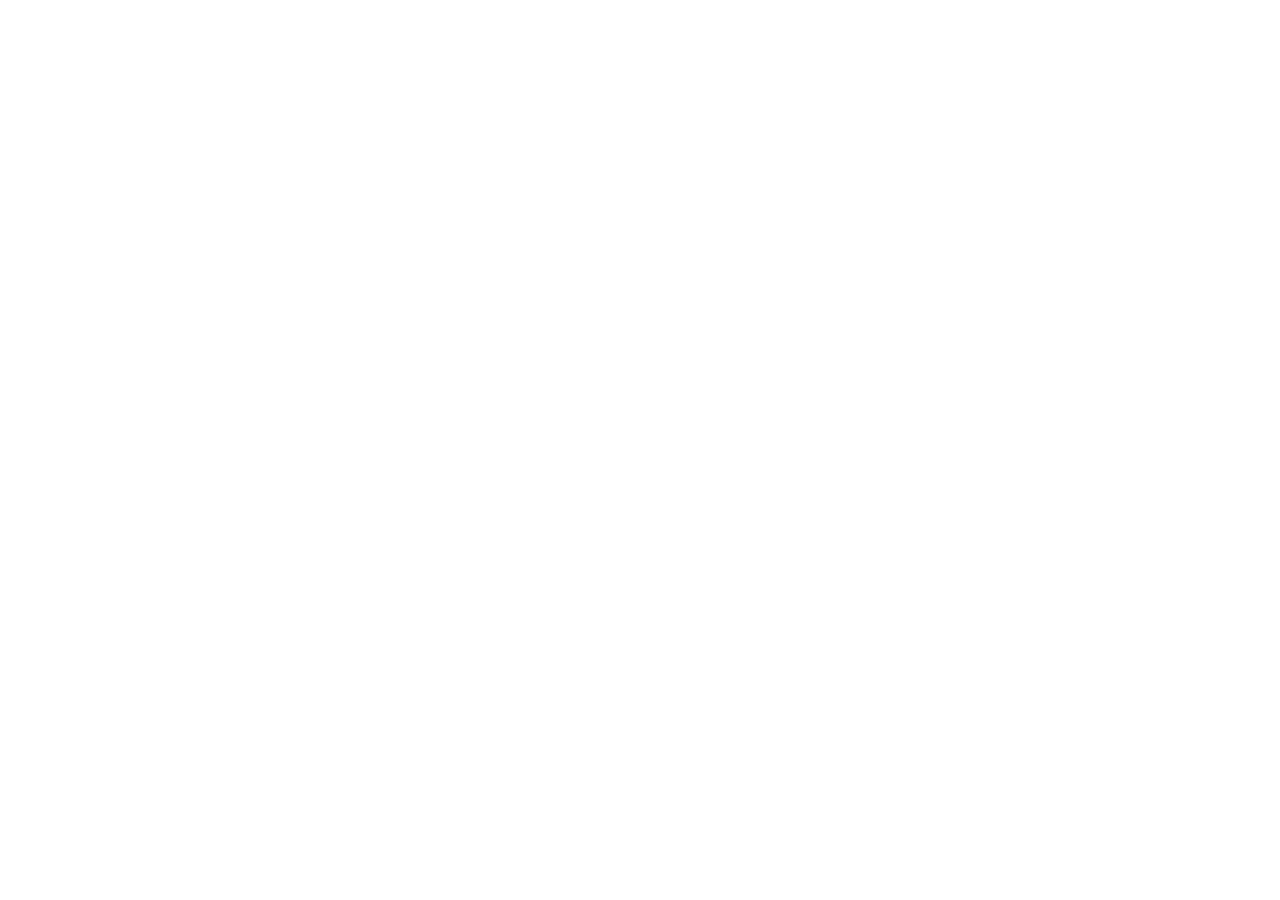
==== commit 756d06b6: "Redirect to the Revenue Leak Casebook" ====
--- a/index.html
+++ b/index.html
@@ -1,310 +1 @@
-<!DOCTYPE html>
-<html lang="en">
-<head>
-<meta charset="UTF-8" />
-<meta name="viewport" content="width=device-width, initial-scale=1.0" />
-<meta name="description" content="Daniel Deepak — AI-Powered Growth Marketing Consultant. A portfolio of production-grade work across SEO, Google Ads, paid media, CRO, analytics, and AI automation (Claude Skills & MCP servers)." />
-<meta name="theme-color" content="#0B1F3A" />
-<meta property="og:title" content="Daniel Deepak — AI-Powered Growth Marketing Consultant" />
-<meta property="og:description" content="Case studies and open-source AI tools across SEO, paid media, CRO, analytics, and agentic automation." />
-<meta property="og:type" content="website" />
-<title>Daniel Deepak — AI-Powered Growth Marketing Consultant</title>
-<link rel="stylesheet" href="styles.css" />
-</head>
-<body>
-
-<div class="scroll-progress" id="scrollProgress" aria-hidden="true"></div>
-
-<!-- ============ NAV ============ -->
-<header class="nav" id="nav">
-  <div class="nav__inner">
-    <a class="nav__brand" href="#top" aria-label="Daniel Deepak — home">
-      <span class="nav__mark" aria-hidden="true">DD</span>
-      <span class="nav__brandtext">Daniel <em>Deepak</em></span>
-    </a>
-    <button class="nav__toggle" id="navToggle" aria-expanded="false" aria-controls="navMenu" aria-label="Open menu">
-      <span></span><span></span><span></span>
-    </button>
-    <nav class="nav__menu" id="navMenu" aria-label="Sections">
-      <a href="#work">Work</a>
-      <a href="#capabilities">Capabilities</a>
-      <a href="#ai">AI &amp; Open Source</a>
-      <a href="#process">Process</a>
-      <a href="#contact" class="nav__cta">Get in touch</a>
-    </nav>
-  </div>
-</header>
-
-<main id="top">
-
-<!-- ============ HERO ============ -->
-<section class="hero" id="hero">
-  <canvas class="hero__canvas" id="heroCanvas" aria-hidden="true"></canvas>
-  <div class="hero__inner wrap">
-    <p class="eyebrow reveal">Growth Marketing · Paid Media · AI Engineering</p>
-    <h1 class="hero__title reveal">
-      AI-powered <span class="serif">growth</span>,<br />engineered like <span class="serif">software</span>.
-    </h1>
-    <p class="hero__sub reveal">I'm <strong>Daniel Deepak</strong> — a growth marketing consultant who turns brand strategy into measurable demand for B2B, B2C, SaaS, and service brands. I pair senior paid-media and SEO craft with AI tooling I build myself: Claude Skills, MCP servers, and live decision models.</p>
-    <div class="hero__actions reveal">
-      <a class="btn btn--primary" href="#work">View the work</a>
-      <a class="btn btn--ghost" href="#ai">See the AI tooling</a>
-    </div>
-    <dl class="hero__stats reveal" aria-label="Portfolio at a glance">
-      <div class="hstat"><dt class="hstat__v" data-count="5">5</dt><dd class="hstat__l">Flagship case studies</dd></div>
-      <div class="hstat"><dt class="hstat__v" data-count="2">2</dt><dd class="hstat__l">Open-source AI tools</dd></div>
-      <div class="hstat"><dt class="hstat__v" data-count="8">8</dt><dd class="hstat__l">Ad platforms audited</dd></div>
-      <div class="hstat"><dt class="hstat__v" data-count="6">6</dt><dd class="hstat__l">Growth disciplines</dd></div>
-    </dl>
-  </div>
-  <a class="hero__scroll" href="#work" aria-label="Scroll to work"><span></span></a>
-</section>
-
-<!-- ============ MARQUEE ============ -->
-<div class="marquee" aria-hidden="true">
-  <div class="marquee__track">
-    <span>SEO Strategy</span><i>·</i><span>Google Ads</span><i>·</i><span>Performance Max</span><i>·</i><span>Conversion Rate Optimization</span><i>·</i><span>GA4 &amp; Measurement</span><i>·</i><span>Claude Skills</span><i>·</i><span>MCP Servers</span><i>·</i><span>Paid Social</span><i>·</i><span>Technical SEO</span><i>·</i><span>Revenue Modelling</span><i>·</i>
-    <span>SEO Strategy</span><i>·</i><span>Google Ads</span><i>·</i><span>Performance Max</span><i>·</i><span>Conversion Rate Optimization</span><i>·</i><span>GA4 &amp; Measurement</span><i>·</i><span>Claude Skills</span><i>·</i><span>MCP Servers</span><i>·</i><span>Paid Social</span><i>·</i><span>Technical SEO</span><i>·</i><span>Revenue Modelling</span><i>·</i>
-  </div>
-</div>
-
-<!-- ============ WORK ============ -->
-<section class="section" id="work">
-  <div class="wrap">
-    <header class="sec-head reveal">
-      <span class="sec-num">01</span>
-      <div><p class="eyebrow">Selected Work</p><h2>Production-grade case studies &amp; tools</h2></div>
-    </header>
-    <p class="lede reveal">Each project is a real, shipped artifact — a live report, an interactive model, or an open-source AI tool — not a slide. Built to the same standard recruiters and clients can click into and inspect.</p>
-
-    <div class="work-grid">
-
-      <!-- Foremost -->
-      <article class="proj proj--feature reveal" style="--accent:#C9A84C">
-        <div class="proj__media" data-motif="report" aria-hidden="true"></div>
-        <div class="proj__body">
-          <p class="proj__cat">Growth Intelligence Report · Live</p>
-          <h3 class="proj__title">Foremost Public Adjusters</h3>
-          <p class="proj__desc">A single premium report merging a paid-search audit, SEO foundation rebuild, and an <em>interactive revenue projection model</em> — built for a South Florida claims firm. Mobile-first, zero dependencies, GitHub Pages.</p>
-          <ul class="proj__metrics">
-            <li><b>−40%</b><span>cost per lead</span></li>
-            <li><b>+82%</b><span>conversion rate</span></li>
-            <li><b>140</b><span>keywords mapped</span></li>
-          </ul>
-          <div class="proj__tags"><span>Google Ads</span><span>SEO</span><span>CRO</span><span>HTML/CSS/JS</span></div>
-          <div class="proj__links">
-            <a class="plink plink--primary" href="https://dannygrowthmarketing.github.io/foremost-pa-growth-case-study/?cover" target="_blank" rel="noopener">View report →</a>
-          </div>
-        </div>
-      </article>
-
-      <!-- Claude Ads -->
-      <article class="proj reveal" style="--accent:#7C5CFF">
-        <div class="proj__media" data-motif="ai" aria-hidden="true"></div>
-        <div class="proj__body">
-          <p class="proj__cat">Open-Source AI Skill · MIT</p>
-          <h3 class="proj__title">Claude Ads</h3>
-          <p class="proj__desc">A paid-advertising audit Skill for Claude Code. Runs a senior-level audit across 8 ad platforms in 10–15 minutes, scores it 0–100, and outputs a prioritized action plan. Deterministic, local, CI-tested.</p>
-          <ul class="proj__metrics">
-            <li><b>8</b><span>ad platforms</span></li>
-            <li><b>10&ndash;15m</b><span>vs 4&ndash;6 hrs manual</span></li>
-            <li><b>41</b><span>CI eval tests</span></li>
-          </ul>
-          <div class="proj__tags"><span>Claude Skills</span><span>Python</span><span>PPC</span><span>CI/CD</span></div>
-          <div class="proj__links">
-            <a class="plink plink--primary" href="https://github.com/AgriciDaniel/claude-ads" target="_blank" rel="noopener">GitHub repo →</a>
-          </div>
-        </div>
-      </article>
-
-      <!-- Google Trends MCP -->
-      <article class="proj reveal" style="--accent:#0F9D8C">
-        <div class="proj__media" data-motif="pulse" aria-hidden="true"></div>
-        <div class="proj__body">
-          <p class="proj__cat">AI Automation · MCP Server</p>
-          <h3 class="proj__title">Google Trends MCP Server</h3>
-          <p class="proj__desc">Real-time trending-keyword detection with velocity scoring, exposed as MCP tools so agentic workflows can act on exploding search demand the moment it spikes.</p>
-          <ul class="proj__metrics">
-            <li><b>5</b><span>MCP tools</span></li>
-            <li><b>Real-time</b><span>velocity scoring</span></li>
-            <li><b>Agentic</b><span>SEO workflows</span></li>
-          </ul>
-          <div class="proj__tags"><span>MCP</span><span>Python</span><span>SEO</span><span>Automation</span></div>
-          <div class="proj__links">
-            <a class="plink plink--primary" href="https://github.com/k-devvv/keyword-scrapper-SEO" target="_blank" rel="noopener">GitHub repo →</a>
-          </div>
-        </div>
-      </article>
-
-      <!-- ToniAndGuy -->
-      <article class="proj reveal" style="--accent:#C9A84C">
-        <div class="proj__media" data-motif="bars" aria-hidden="true"></div>
-        <div class="proj__body">
-          <p class="proj__cat">Growth Monograph · Live</p>
-          <h3 class="proj__title">TONI&amp;GUY</h3>
-          <p class="proj__desc">A growth monograph cataloguing Bangalore's <em>16-store TONI&amp;GUY network</em> — 16 months of paid, organic, lifecycle, and analytics work, set out like a stylist's collection.</p>
-          <ul class="proj__metrics">
-            <li><b>₹369M</b><span>network revenue</span></li>
-            <li><b>+277%</b><span>CTR lift</span></li>
-            <li><b>−67%</b><span>cost per click</span></li>
-          </ul>
-          <div class="proj__tags"><span>Paid Media</span><span>SEO</span><span>Lifecycle</span><span>Analytics</span></div>
-          <div class="proj__links">
-            <a class="plink plink--primary" href="https://dannygrowthmarketing.github.io/toniandguy-growth-case-study/monograph_16.html" target="_blank" rel="noopener">View monograph →</a>
-          </div>
-        </div>
-      </article>
-
-      <!-- EveryWatch -->
-      <article class="proj reveal" style="--accent:#1E6FE0">
-        <div class="proj__media" data-motif="grid" aria-hidden="true"></div>
-        <div class="proj__body">
-          <p class="proj__cat">Growth Intelligence · Live</p>
-          <h3 class="proj__title">EveryWatch</h3>
-          <p class="proj__desc">A catalogue raisonné of a 17-month growth engagement for the <em>EveryWatch luxury-watch marketplace</em> — paid, organic, lifecycle, and analytics, documented as an interactive report.</p>
-          <ul class="proj__metrics">
-            <li><b>1.33M</b><span>new users</span></li>
-            <li><b>34×</b><span>lifetime ROAS</span></li>
-            <li><b>$787.9K</b><span>attributed revenue</span></li>
-          </ul>
-          <div class="proj__tags"><span>Demand Gen</span><span>Paid &amp; Organic</span><span>ROAS</span><span>Analytics</span></div>
-          <div class="proj__links">
-            <a class="plink plink--primary" href="https://dannygrowthmarketing.github.io/everywatch-growth-intelligence/catalogue.html" target="_blank" rel="noopener">View catalogue →</a>
-          </div>
-        </div>
-      </article>
-
-      <!-- CTA card -->
-      <article class="proj proj--cta reveal">
-        <div class="proj__body proj__body--center">
-          <h3 class="proj__title">Your project, next.</h3>
-          <p class="proj__desc">Every engagement becomes a documented, inspectable artifact built to this standard.</p>
-          <a class="btn btn--primary" href="#contact">Start a project</a>
-        </div>
-      </article>
-
-    </div>
-  </div>
-</section>
-
-<!-- ============ CAPABILITIES ============ -->
-<section class="section section--alt" id="capabilities">
-  <div class="wrap">
-    <header class="sec-head reveal">
-      <span class="sec-num">02</span>
-      <div><p class="eyebrow">What I Do</p><h2>Six disciplines, one growth system</h2></div>
-    </header>
-
-    <div class="cap-grid">
-      <div class="cap reveal"><span class="cap__ico" aria-hidden="true">◉</span><h3>SEO &amp; Content</h3><p>Technical audits, on-page optimization, keyword-silo architecture, and content maps that turn impressions into rankings.</p></div>
-      <div class="cap reveal"><span class="cap__ico" aria-hidden="true">▲</span><h3>Google Ads &amp; PPC</h3><p>Search, Performance Max, and DSA campaign architecture, bidding strategy, and CPL reduction grounded in account data.</p></div>
-      <div class="cap reveal"><span class="cap__ico" aria-hidden="true">◆</span><h3>Paid Social</h3><p>Meta, LinkedIn, and TikTok funnels — audience strategy, creative testing, and full-funnel measurement.</p></div>
-      <div class="cap reveal"><span class="cap__ico" aria-hidden="true">⬡</span><h3>CRO &amp; Landing Pages</h3><p>Mobile-first conversion design, form friction reduction, and structured A/B testing tied to revenue.</p></div>
-      <div class="cap reveal"><span class="cap__ico" aria-hidden="true">▥</span><h3>Analytics &amp; Measurement</h3><p>GA4, server-side tracking, attribution modelling, and the pipeline math from lead to settled revenue.</p></div>
-      <div class="cap reveal"><span class="cap__ico" aria-hidden="true">✦</span><h3>AI &amp; Automation</h3><p>Claude Skills, MCP servers, and agentic workflows that compress senior analysis from hours to minutes.</p></div>
-    </div>
-
-    <div class="stack reveal">
-      <p class="stack__label">Tools &amp; stack</p>
-      <div class="stack__chips">
-        <span>Google Ads</span><span>GA4</span><span>Search Console</span><span>Screaming Frog</span><span>Ahrefs</span><span>Meta Ads</span><span>LinkedIn Ads</span><span>Looker Studio</span><span>Claude Code</span><span>MCP</span><span>Python</span><span>HTML / CSS / JS</span><span>GitHub Pages</span><span>Excel / Sheets</span>
-      </div>
-    </div>
-  </div>
-</section>
-
-<!-- ============ AI & OPEN SOURCE ============ -->
-<section class="section section--dark" id="ai">
-  <div class="wrap">
-    <header class="sec-head sec-head--light reveal">
-      <span class="sec-num">03</span>
-      <div><p class="eyebrow">The Differentiator</p><h2>I don't just use AI — I build the tools</h2></div>
-    </header>
-
-    <p class="lede lede--light reveal">Most marketers prompt a chatbot. I ship engineering: deterministic, tested, open-source tooling that automates the senior parts of growth work. This is what separates an AI-powered consultant from a marketer with a subscription.</p>
-
-    <div class="ai-grid">
-      <article class="aicard reveal">
-        <header class="aicard__head"><span class="aicard__badge">MIT · Open Source</span><span class="aicard__ver">v1.7+</span></header>
-        <h3>Claude Ads — Ad Audit Skill</h3>
-        <p>A Claude Code Skill that audits Google, Meta, YouTube, LinkedIn, TikTok, Microsoft, Apple, and Amazon Ads on a 0–100 weighted scale and returns a prioritized action plan. Cross-runtime installers, a 41-test pytest CI harness, and sub-skills for attribution and tracking.</p>
-        <ul class="aicard__feats">
-          <li>10–15 min vs 4–6 hrs of senior PPC time</li>
-          <li>Deterministic scoring &amp; SSRF-tested routing</li>
-          <li>Sub-skills: <code>/ads google</code> · <code>/ads meta</code> · <code>/ads amazon</code> · <code>/ads attribution</code></li>
-        </ul>
-        <a class="plink plink--light" href="https://github.com/AgriciDaniel/claude-ads" target="_blank" rel="noopener">Explore on GitHub →</a>
-      </article>
-
-      <article class="aicard reveal">
-        <header class="aicard__head"><span class="aicard__badge aicard__badge--teal">MCP Server</span><span class="aicard__ver">Python</span></header>
-        <h3>Google Trends MCP Server</h3>
-        <p>Exposes real-time trend intelligence as Model Context Protocol tools — velocity scoring, interest-history curves, related-query discovery, category detection, and geo hotspots — so agents can act on exploding demand automatically.</p>
-        <ul class="aicard__feats">
-          <li>Velocity scoring with explosion-confidence signals</li>
-          <li>5 composable tools over stdio MCP</li>
-          <li>Feeds agentic SEO &amp; content workflows</li>
-        </ul>
-        <a class="plink plink--light" href="https://github.com/k-devvv/keyword-scrapper-SEO" target="_blank" rel="noopener">Explore on GitHub →</a>
-      </article>
-    </div>
-  </div>
-</section>
-
-<!-- ============ PROCESS ============ -->
-<section class="section" id="process">
-  <div class="wrap">
-    <header class="sec-head reveal">
-      <span class="sec-num">04</span>
-      <div><p class="eyebrow">How I Work</p><h2>From brief to shipped artifact</h2></div>
-    </header>
-
-    <ol class="process">
-      <li class="pstep reveal"><span class="pstep__n">01</span><h3>Plan</h3><p>Scope the goal, audience, and the single question the project must answer. No work without a verifiable objective.</p></li>
-      <li class="pstep reveal"><span class="pstep__n">02</span><h3>Build on real data</h3><p>Extract from source files — Ads exports, GSC, crawls. Verified figures only; unknowns get parametrized, never invented.</p></li>
-      <li class="pstep reveal"><span class="pstep__n">03</span><h3>Ship production code</h3><p>Mobile-first, zero-dependency HTML/CSS/JS, accessible and fast — deployed live on GitHub Pages with a professional README.</p></li>
-      <li class="pstep reveal"><span class="pstep__n">04</span><h3>Document &amp; compound</h3><p>Every engagement becomes an inspectable case study, raising the bar of the portfolio with each release.</p></li>
-    </ol>
-  </div>
-</section>
-
-<!-- ============ CONTACT ============ -->
-<section class="section section--dark section--contact" id="contact">
-  <div class="wrap">
-    <header class="sec-head sec-head--light reveal">
-      <span class="sec-num">05</span>
-      <div><p class="eyebrow">Let's Build</p><h2>Have a growth problem worth documenting?</h2></div>
-    </header>
-
-    <p class="lede lede--light reveal">Open to consulting engagements, fractional growth roles, and collaboration on AI marketing tooling. The fastest way to understand how I work is to click into the work above — then reach out.</p>
-
-    <div class="contact-grid reveal">
-      <a class="ccard" href="https://dannygrowthmarketing.com" target="_blank" rel="noopener">
-        <span class="ccard__k">Website</span><span class="ccard__v">dannygrowthmarketing.com</span>
-      </a>
-      <a class="ccard" href="https://www.linkedin.com/in/danny-ai-marketing/" target="_blank" rel="noopener">
-        <span class="ccard__k">LinkedIn</span><span class="ccard__v">/in/danny-ai-marketing</span>
-      </a>
-      <a class="ccard" href="https://github.com/AgriciDaniel" target="_blank" rel="noopener">
-        <span class="ccard__k">GitHub</span><span class="ccard__v">@AgriciDaniel</span>
-      </a>
-      <a class="ccard" href="https://agricidaniel.com" target="_blank" rel="noopener">
-        <span class="ccard__k">Blog</span><span class="ccard__v">agricidaniel.com</span>
-      </a>
-    </div>
-  </div>
-</section>
-
-</main>
-
-<footer class="foot">
-  <div class="wrap foot__inner">
-    <span>Daniel Deepak — AI-Powered Growth Marketing Consultant</span>
-    <span>© 2026 · Built with HTML, CSS &amp; vanilla JS · No dependencies</span>
-  </div>
-</footer>
-
-<a href="#top" class="totop" id="toTop" aria-label="Back to top">↑</a>
-<script src="script.js" defer></script>
-</body>
-</html>
+<!doctype html><meta charset="utf-8"><title>Moved: Revenue Leak Casebook</title><link rel="canonical" href="https://dannygrowthmarketing.github.io/revenue-casebook/"><meta http-equiv="refresh" content="0; url=https://dannygrowthmarketing.github.io/revenue-casebook/"><meta name="robots" content="noindex"><p>This page has moved to the <a href="https://dannygrowthmarketing.github.io/revenue-casebook/">Revenue Leak Casebook</a>.</p>
